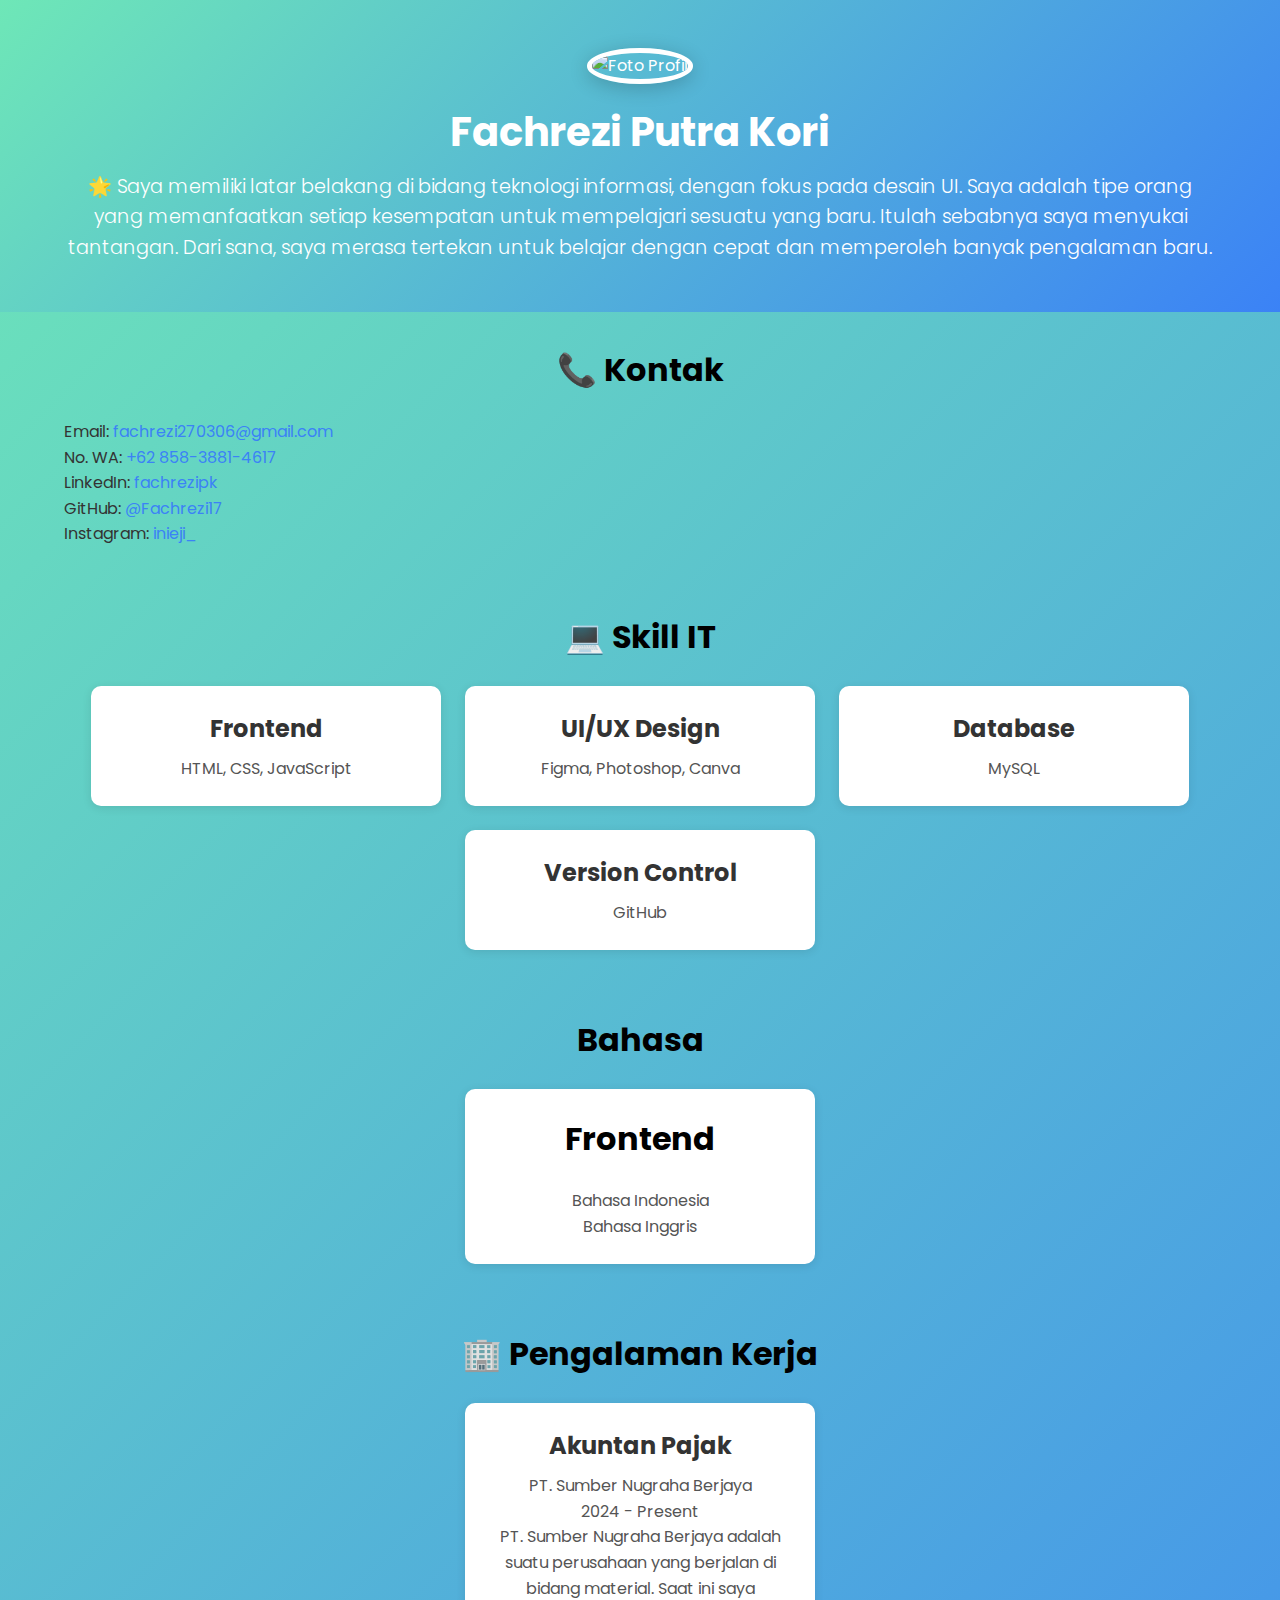
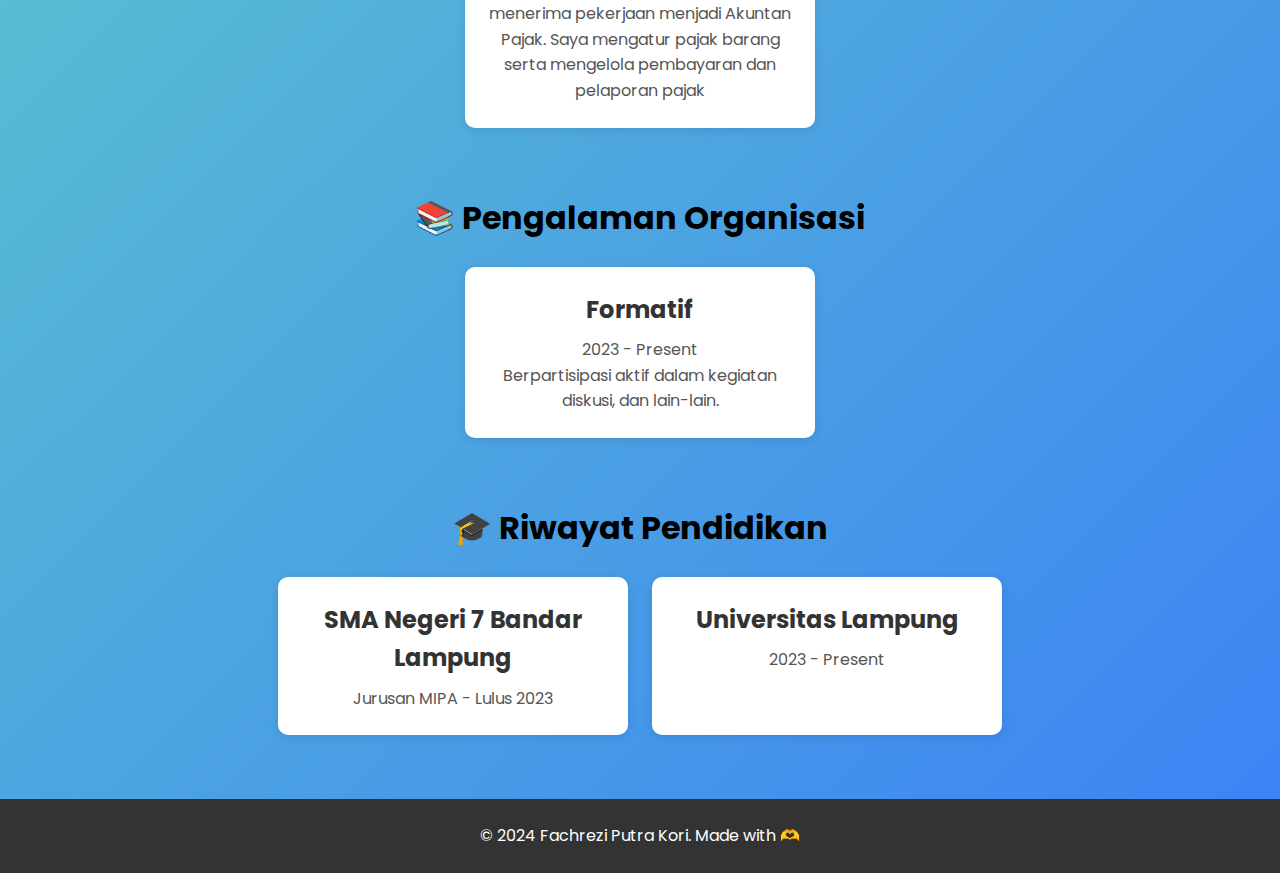
==== UTS.html @ f4ab5f6d "Update and rename index.html to UTS.html" ====
<!DOCTYPE html>
<html lang="id">
<head>
    <meta charset="UTF-8">
    <meta name="viewport" content="width=device-width, initial-scale=1.0">
    <meta http-equiv="X-UA-Compatible" content="ie=edge">
    <title>CV / Portfolio - Nama Anda</title>
    <link href="https://fonts.googleapis.com/css2?family=Poppins:wght@300;500;700&display=swap" rel="stylesheet">
    <link rel="stylesheet" href="style.css">
</head>
<body>
    <header>
        <div class="container">
            <div class="profile">
                <img src="DSC05713-removebg-preview-_1_-_1_.jpg" alt="Foto Profil" class="profile-img">
                <h1>Fachrezi Putra Kori</h1>
                <p>🌟 Saya memiliki latar belakang di bidang teknologi informasi, dengan fokus pada desain UI. Saya adalah tipe orang yang memanfaatkan setiap kesempatan untuk mempelajari sesuatu yang baru. Itulah sebabnya saya menyukai tantangan. Dari sana, saya merasa tertekan untuk belajar dengan cepat dan memperoleh banyak pengalaman baru.</p>
            </div>
        </div>
    </header>

    <section id="contact">
        <div class="container">
            <h2>📞 Kontak</h2>
            <p>Email: <a href="fachrezi270306@gmail.com">fachrezi270306@gmail.com</a></p>
            <p>No. WA: <a href="https://wa.me/6285838814617">+62 858-3881-4617</a></p>
            <p>LinkedIn: <a href="https://linkedin.com/in/fachrezipk">fachrezipk</a></p>
            <p>GitHub: <a href="https://github.com/Fachrezi17">@Fachrezi17</a></p>
            <p>Instagram: <a href="https://www.instagram.com/inieji_/">inieji_</a></p>
        </div>
    </section>

    <section id="skills">
        <div class="container">
            <h2>💻 Skill IT</h2>
            <div class="cards">
                <div class="card">
                    <h3>Frontend</h3>
                    <p>HTML, CSS, JavaScript</p>
                </div>
                <div class="card">
                    <h3>UI/UX Design</h3>
                    <p>Figma, Photoshop, Canva</p>
                </div>
                <div class="card">
                    <h3>Database</h3>
                    <p>MySQL</p>
                </div>
                <div class="card">
                    <h3>Version Control</h3>
                    <p>GitHub</p>
                </div>
            </div>
        </div>
    </section>

    <section id="languages">
        <div class="container">
            <h2>Bahasa</h2>
            <div class="cards">
                <div class="card">
                    <h2>Frontend</h2>
                    <p>Bahasa Indonesia</p>
                    <p>Bahasa Inggris</p>
                </div>
    </section>

    <section id="experience">
        <div class="container">
            <h2>🏢 Pengalaman Kerja</h2>
            <div class="cards">
                <div class="card">
                    <h3>Akuntan Pajak</h3>
                    <p>PT. Sumber Nugraha Berjaya</p>
                    <p>2024 - Present</p>
                    <p>PT. Sumber Nugraha Berjaya adalah suatu perusahaan yang berjalan di bidang material. Saat ini saya menerima pekerjaan menjadi Akuntan Pajak. Saya mengatur pajak barang serta mengelola pembayaran dan pelaporan pajak</p>
                </div>
            </div>
        </div>
    </section>

    <section id="organization">
        <div class="container">
            <h2>📚 Pengalaman Organisasi</h2>
            <div class="cards">
                <div class="card">
                    <h3>Formatif</h3>
                    <p>2023 - Present</p>
                    <p>Berpartisipasi aktif dalam kegiatan diskusi, dan lain-lain.</p>
                </div>
            </div>
        </div>
    </section>

    <section id="education">
        <div class="container">
            <h2>🎓 Riwayat Pendidikan</h2>
            <div class="cards">
                <div class="card">
                    <h3>SMA Negeri 7 Bandar Lampung</h3>
                    <p>Jurusan MIPA - Lulus 2023</p>
                </div>
                <div class="card">
                    <h3>Universitas Lampung</h3>
                    <p>2023 - Present</p>
                </div>
            </div>
        </div>
    </section>

    <footer>
        <div class="container">
            <p>&copy; 2024 Fachrezi Putra Kori. Made with 🫶</p>
        </div>
    </footer>
</body>
</html>
---- style.css ----
* {
    margin: 0;
    padding: 0;
    box-sizing: border-box;
}

body {
    font-family: 'Poppins', sans-serif;
    background: linear-gradient(135deg, #6EE7B7, #3B82F6); 
    color: #333;
    line-height: 1.6;
}

.container {
    width: 90%;
    max-width: 1200px;
    margin: 0 auto;
}

header {
    background: linear-gradient(135deg, #6EE7B7, #3B82F6);
    color: white;
    text-align: center;
    padding: 3rem 0;
    position: relative;
    overflow: hidden;
}

header .profile {
    position: relative;
    z-index: 1;
}

header .profile-img {
    width: 160px;
    height: 160px;
    border-radius: 50%;
    border: 5px solid white;
    object-fit: cover;
    box-shadow: 0px 4px 20px rgba(0, 0, 0, 0.2);
    transition: transform 0.3s ease-in-out;
}

header .profile-img:hover {
    transform: scale(1.1);
}

header h1 {
    font-size: 2.5rem;
    margin: 1rem 0 0.5rem;
}

header p {
    font-size: 1.2rem;
    font-weight: 300;
}

section {
    padding: 2rem 0;
}

section h2 {
    font-size: 2rem;
    color: #000000;
    text-align: center;
    margin-bottom: 1.5rem;
    font-weight: 700;
}

.cards {
    display: flex;
    flex-wrap: wrap;
    gap: 1.5rem;
    justify-content: center;
}

.card {
    background-color: white;
    padding: 1.5rem;
    border-radius: 10px;
    box-shadow: 0 2px 10px rgba(0, 0, 0, 0.1);
    width: 100%;
    max-width: 350px;
    text-align: center;
    transition: transform 0.3s ease-in-out;
}

.card:hover {
    transform: translateY(-10px);
}

.card h3 {
    font-size: 1.5rem;
    color: #333;
    margin-bottom: 0.5rem;
}

.card p {
    font-size: 1rem;
    color: #555;
}

footer {
    background-color: #333;
    color: white;
    text-align: center;
    padding: 1.5rem 0;
    margin-top: 2rem;
}

footer p {
    margin: 0;
}

a {
    color: #3B82F6;
    text-decoration: none;
}

a:hover {
    text-decoration: underline;
}
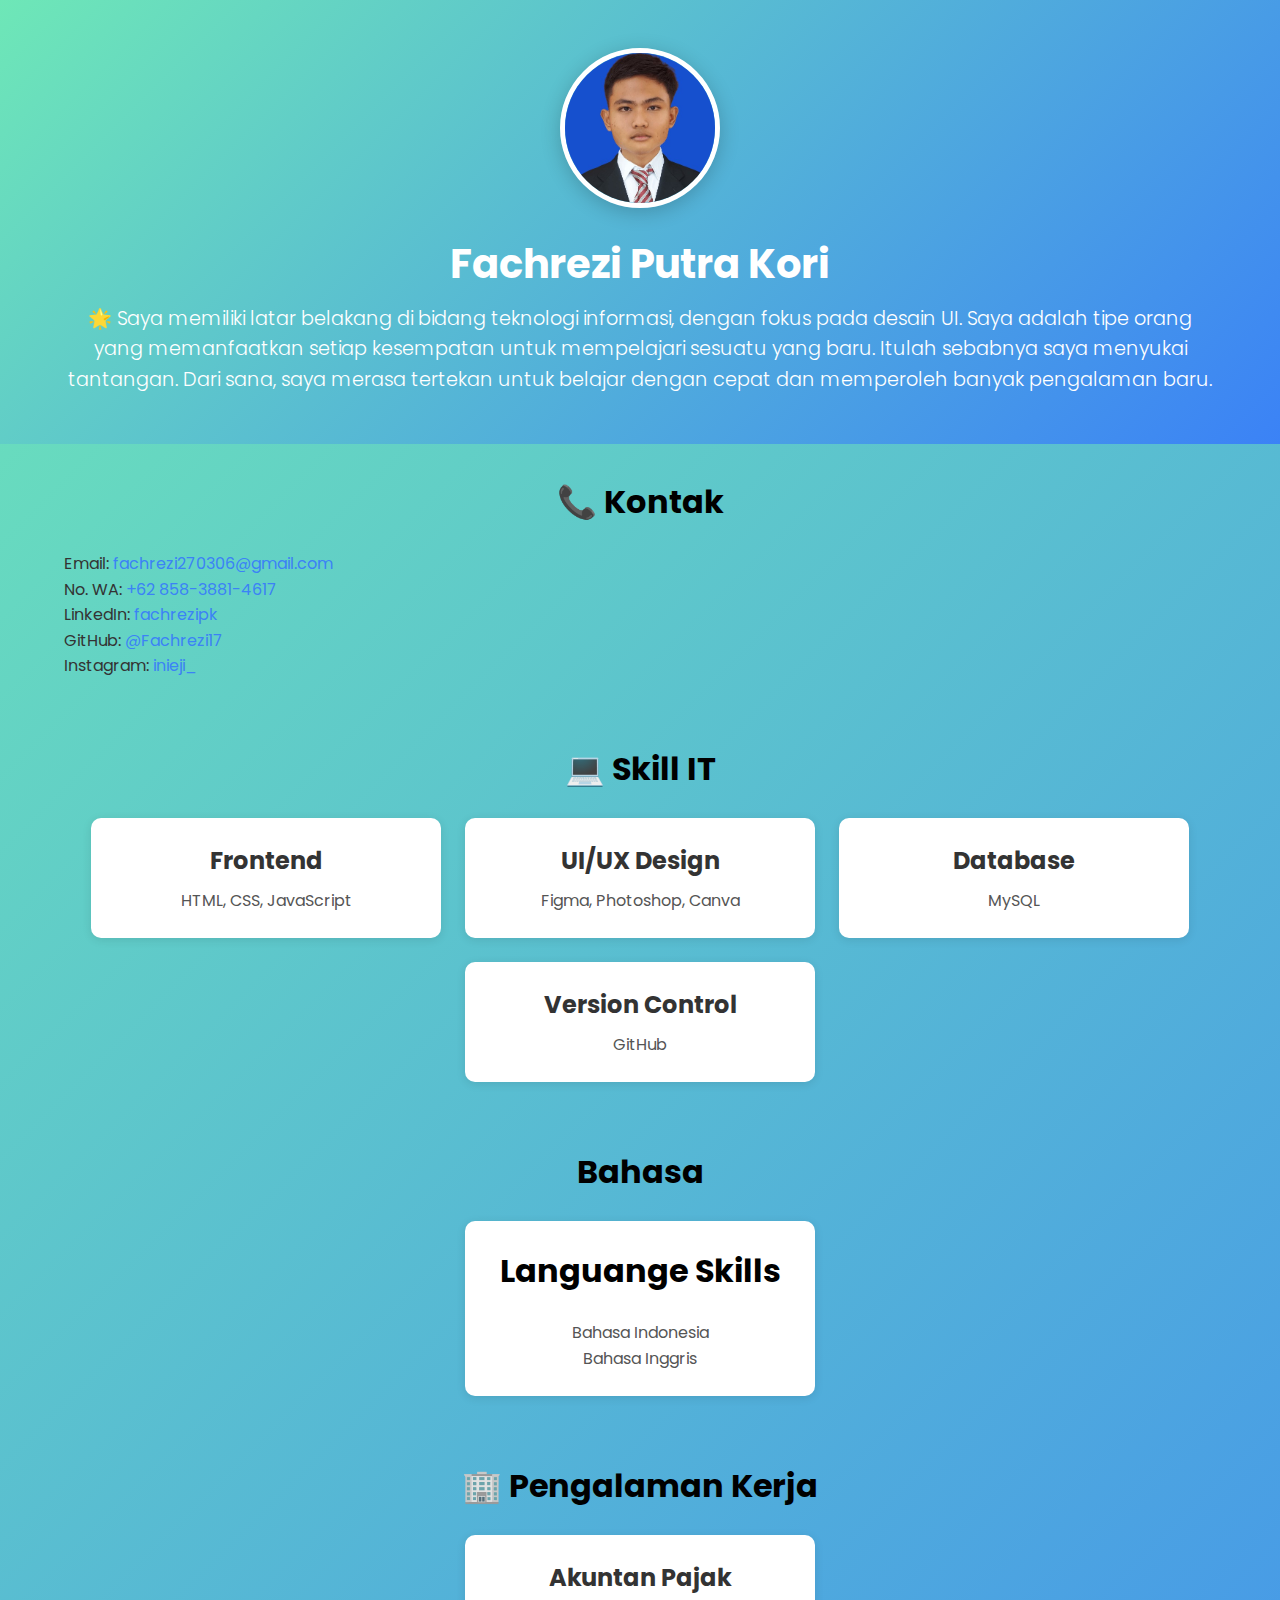
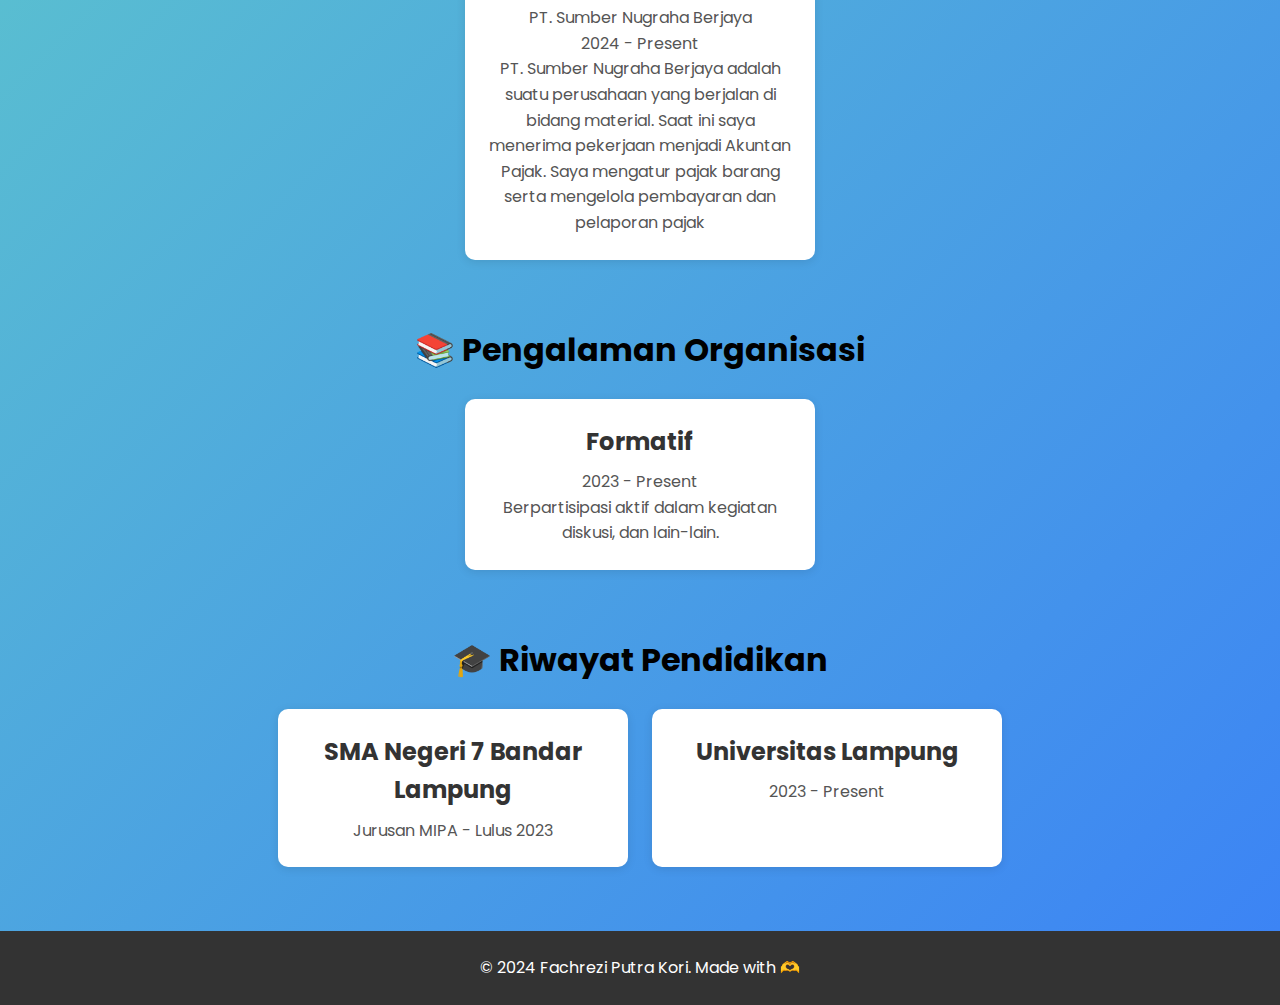
==== commit a640aac0: "Update UTS.html" ====
--- a/UTS.html
+++ b/UTS.html
@@ -59,7 +59,7 @@
             <h2>Bahasa</h2>
             <div class="cards">
                 <div class="card">
-                    <h2>Frontend</h2>
+                    <h2>Languange Skills</h2>
                     <p>Bahasa Indonesia</p>
                     <p>Bahasa Inggris</p>
                 </div>
